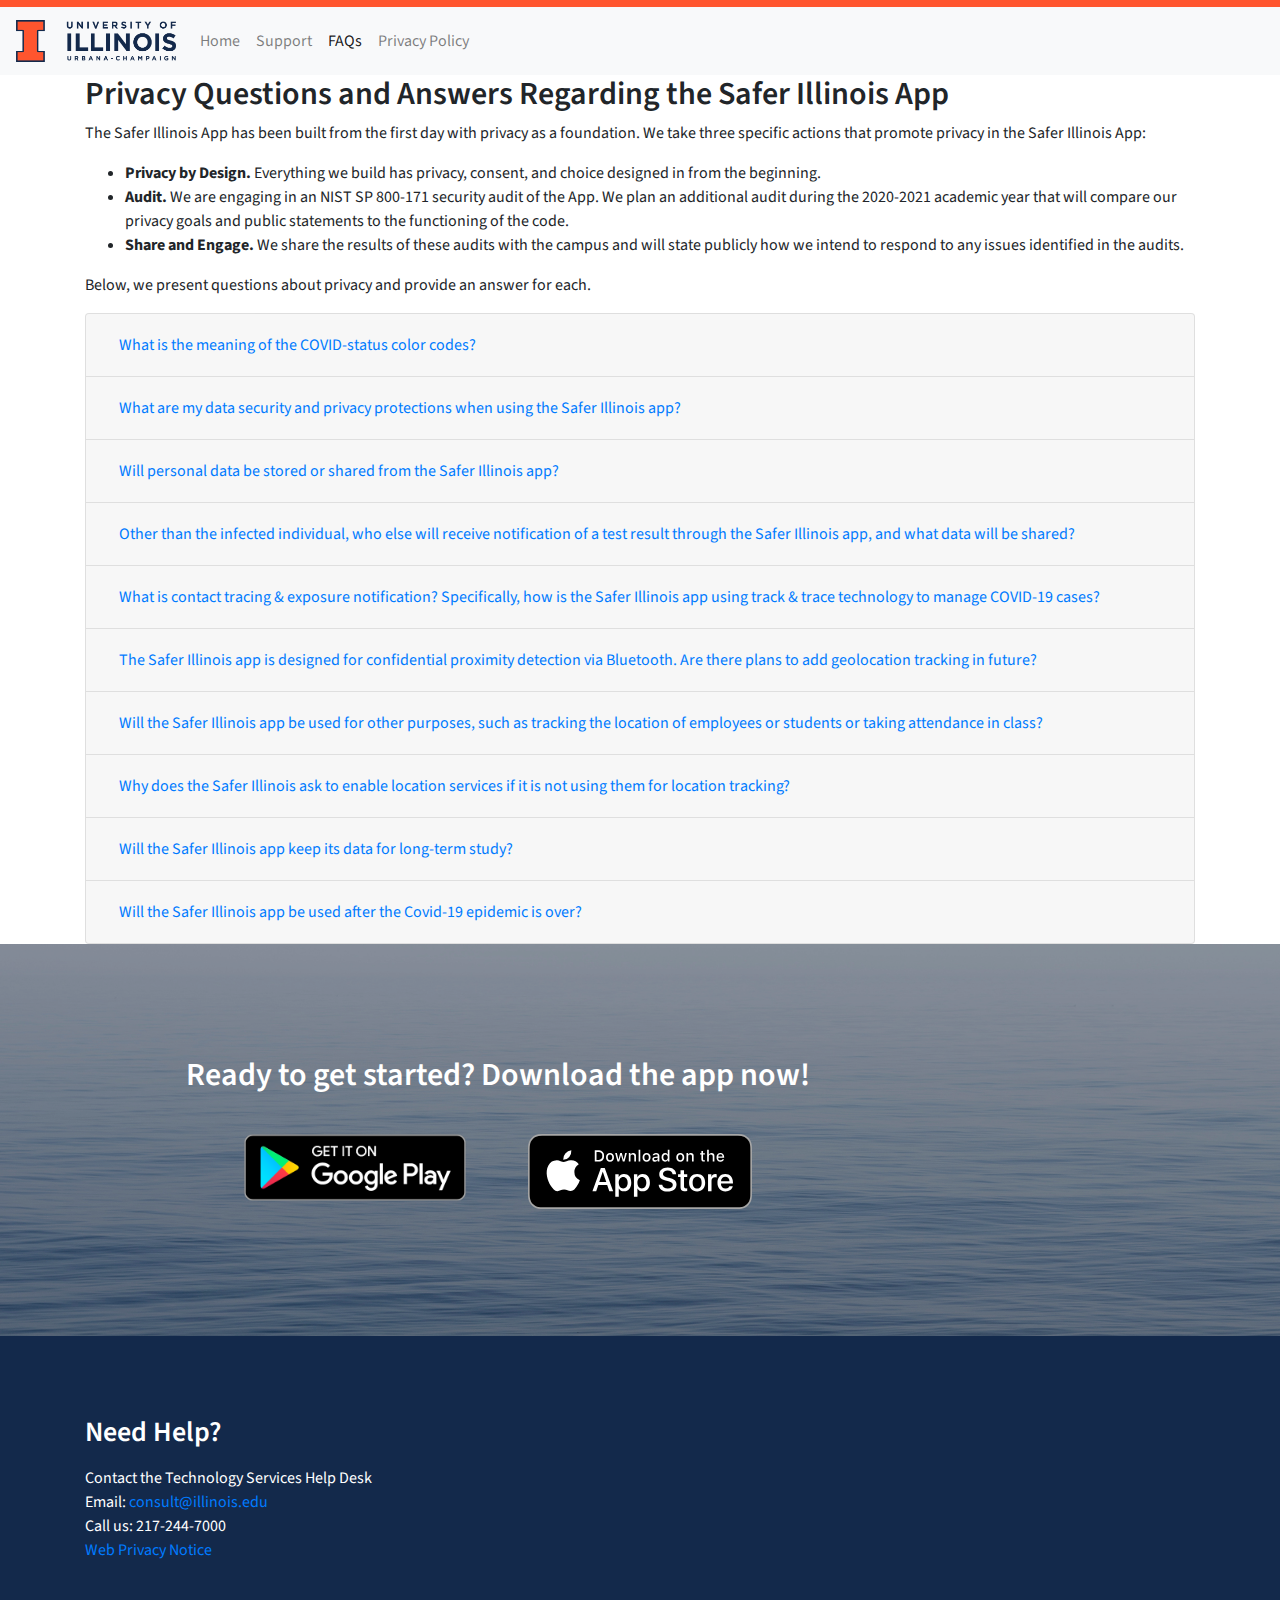
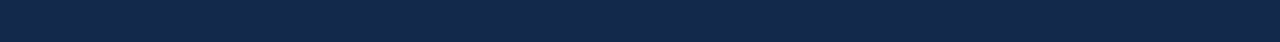
==== public/about.html @ b841526c "Create about.html" ====
<!DOCTYPE html>
<html lang="en">

<head>

  <meta charset="utf-8">
  <meta name="viewport" content="width=device-width, initial-scale=1, shrink-to-fit=no">
  <meta name="description" content="">
  <meta name="author" content="">
<!-- Global site tag (gtag.js) - Google Analytics -->
<script async src="https://www.googletagmanager.com/gtag/js?id=UA-174533639-1"></script>
<script>
  window.dataLayer = window.dataLayer || [];
  function gtag(){dataLayer.push(arguments);}
  gtag('js', new Date());

  gtag('config', 'UA-174533639-1');
</script>
<script src="https://cdn.cookielaw.org/consent/fd31c61a-15d6-4769-9802-5eafcc1098ba.js" type="text/javascript" charset="UTF-8"></script>

  <title>Privacy FAQs: Safer Illinois for iOS and Android</title>

  <!-- Bootstrap core CSS -->
  <link href="vendor/bootstrap/css/bootstrap.min.css" rel="stylesheet">

  <!-- Custom fonts for this template -->
  <link href="vendor/fontawesome-free/css/all.min.css" rel="stylesheet">
  <link href="vendor/simple-line-icons/css/simple-line-icons.css" rel="stylesheet" type="text/css">
  <link href="https://fonts.googleapis.com/css?family=Lato:300,400,700,300italic,400italic,700italic" rel="stylesheet" type="text/css">
  <link href="https://fonts.googleapis.com/css2?family=Montserrat:wght@300;400;600;700&family=Source+Sans+Pro:ital,wght@0,300;0,400;0,700;1,300;1,400;1,700&display=swap" rel="stylesheet">
  <!-- Custom styles for this template -->
  <link href="css/landing-page.css" rel="stylesheet">
  <!--  <link href="css/landing-page.min.css" rel="stylesheet">  -->
</head>

<body>

  <!-- Navigation -->
  <nav class="navbar navbar-expand-sm navbar-light bg-light">
    <a class="navbar-brand" href="https://illinois.edu">        
      <img src="img/illinois-wordmark.png" alt="University of Illinois wordmark" style="width: 160px;">
    </a>
    <button class="navbar-toggler" type="button" data-toggle="collapse" data-target="#navbarNavAltMarkup" aria-controls="navbarNavAltMarkup" aria-expanded="false" aria-label="Toggle navigation">
      <span class="navbar-toggler-icon"></span>
    </button>
    <div class="collapse navbar-collapse" id="navbarNavAltMarkup">
      <div class="navbar-nav">
        <a class="nav-item nav-link" href="/">Home<span class="sr-only">(current)</span></a>
        <a class="nav-item nav-link" onclick="gtag('event','support')" target="_blank" href="https://answers.uillinois.edu/illinois/104642">Support</a>

        <a class="nav-item nav-link active" href="privacy-faqs.html">FAQs</a>
        <a class="nav-item nav-link" target="_blank" onclick="gtag('event','privacy-policy')" href="https://www.uillinois.edu/about/policies/mobile/SaferIllinois">Privacy Policy</a>

      </div>

    </div>
  </nav>

  <!-- Page Title-->
  <section>
    <div class="container">
      <h2>Privacy Questions and Answers Regarding the Safer Illinois App</h2>
      <p>
        The Safer Illinois App has been built from the first day with privacy as a foundation. We take three specific actions that promote privacy in the Safer Illinois App: 
      </p>
      <ul>
        <li>
          <b>Privacy by Design.</b> Everything we build has privacy, consent, and choice designed in from the beginning. 
        </li>
        <li>
          <b>Audit.</b> We are engaging in an NIST SP 800-171 security audit of the App. We plan an additional audit during the 2020-2021 academic year that will compare our privacy goals and public statements to the functioning of the code. 
        </li>
        <li>
          <b>Share and Engage.</b>  We share the results of these audits with the campus and will state publicly how we intend to respond to any issues identified in the audits.
        </li>
      </ul>
      <p>
        Below, we present questions about privacy and provide an answer for each.  
      </p>
    </div>
  </section>


    <!-- Questions and Answers -->
    <section class="faqs">
      <div class="container text-left">
        <div class="row">
          <div class="col-lg-12">
          <div class="accordion" id="accordionExample">

            <!-- Q9 -->
            <div class="card" id="status-color">
              <div class="card-header" id="headingNine">
                <h2 class="mb-0">
                  <button onclick="gtag('event','color-codes',{'event_category':'faq'})" class="btn btn-link btn-block text-left collapsed" type="button" data-toggle="collapse" data-target="#collapseNine" aria-expanded="false" aria-controls="collapseNine">
                    What is the meaning of the COVID-status color codes?
                  </button>
                </h2>
              </div>
              <div id="collapseNine" class="collapse" aria-labelledby="headingNine" >
                <div class="card-body">
                  <p>
                    Most users will start in <b>Orange: Potential Exposure.</b> Once a negative test is received from on-campus testing, the status changes to <b>Yellow: Recent negative test</b> and Building Entry changes to <b>Allowed</b>.
                    
                  </p>
                  <p>
                    
                    The COVID-19 status color code was decided by the Champaign-Urbana Public Health Department. This is what the color codes mean for you in the Safer Illinois App:                  
        
                  </p>   
                  <ul>
                    <li>
                      <b>Yellow:</b> Recent negative test
                    </li>
                    <li>
                      <b>Orange:</b> Potential Exposure
                    </li>
                    <li>
                      <b>Red:</b> Positive test
                    </li>
                  </ul>           
                </div>
              </div>
            </div>


            <div class="card">
              <div class="card-header" id="headingOne">
                <h2 class="mb-0">
                  <button onclick="gtag('event','data-privacy',{'event_category':'faq'})" class="btn btn-link btn-block text-left" type="button" data-toggle="collapse" data-target="#collapseOne" aria-expanded="true" aria-controls="collapseOne">
                    What are my data security and privacy protections when using the Safer Illinois app?
                  </button>
                </h2>
              </div>
              <div id="collapseOne" class="collapse" aria-labelledby="headingOne" >
                <div class="card-body">
                  <img class="img-fluid" src="img/Safer-layers-v5-.jpeg"/>
<p>
                    The University uses industry best practices in data security to minimize risks to user personal data through data loss, misuse, unauthorized access and unauthorized disclosure and alteration. All user data is protected against unauthorized access or distribution. User personally identifiable information (PII) will never be shared with third parties without user permission. Users can delete all personally identifiable information (PII) and all anonymous data from our servers at any time by using commands within the Illinois App.                 

</p>                 </div>
              </div>
            </div>
            <div class="card">
              <div class="card-header" id="headingTwo">
                <h2 class="mb-0">
                  <button onclick="gtag('event','personal-data',{'event_category':'faq'})" class="btn btn-link btn-block text-left collapsed" type="button" data-toggle="collapse" data-target="#collapseTwo" aria-expanded="false" aria-controls="collapseTwo">
                    Will personal data be stored or shared from the Safer Illinois app? 
                  </button>
                </h2>
              </div>
              <div id="collapseTwo" class="collapse" aria-labelledby="headingTwo" >
                <div class="card-body">
                  There are different types of data stored and transmitted from the Safer Illinois App. 
                  <ul>
                    <li>Personal identification, such as NetID, UIN, and cell phone number, are used to create user accounts on the Safer Illinois App. This personal information is shared with Technology Services and is stored on the user’s phone as well as on account servers.
                    </li>
                    <li>
                      The SARS CoV-2 test results that users can retrieve through the Safer Illinois App are stored on their phones.                    </li>
                    <li>
                      The anonymous Bluetooth tokens that are used as proximity records in the Exposure Notification system are stored on the phone for 14 days and are then automatically deleted. When a user has a positive test result (and if they have opted-in for Exposure Notification), 14-days’ worth of their Bluetooth tokens are uploaded to a secure database server and then downloaded by the other phones using the app. Each app then checks for matches against the token history saved on their phone. The tokens expire and are deleted automatically after 14 days, both from the phones and from the database server. The tokens are not saved anywhere else. Note that these randomly generated tokens are de-identified and are not associated with a particular phone or individual.                    </li>
                  </ul>
                </div>
              </div>
            </div>
            <div class="card">
              <div class="card-header" id="headingThree">
                <h2 class="mb-0">
                  <button onclick="gtag('event','data-sharing',{'event_category':'faq'})" class="btn btn-link btn-block text-left collapsed" type="button" data-toggle="collapse" data-target="#collapseThree" aria-expanded="false" aria-controls="collapseThree">
                    Other than the infected individual, who else will receive notification of a test result through the Safer Illinois app, and what data will be shared?                  </button>
                </h2>
              </div>
              <div id="collapseThree" class="collapse" aria-labelledby="headingThree" >
                <div class="card-body">
                  <p>
                    When users of Safer Illinois elect to receive their diagnostic test results through the app, the results are transmitted from the health care provider in charge of the tests. (On UIUC campus that provider is McKinley Health Center.) The notification is encrypted in transit and decrypted on the user’s  phone. The test result is also saved in an encrypted form in our secure database in case users need to access their data from a new device. No other party but the user can decrypt the test result. The Illinois app will not share an individual's test results information with anyone. 
                  </p>
                  <p>
                    The laboratory that conducts the test is required by law to submit all test results to the Illinois Department of Public Health, which is managing the response to the epidemic.  Summary statistics of testing data are shared with the public on a dashboard. These statistics are used to manage the COVID crisis on campus and may be used for research in the future.
                  </p>
                </div>
              </div>
            </div>
            <!-- Question 4-->
            <div class="card">
              <div class="card-header" id="headingFour">
                <h2 class="mb-0">
                  <button onclick="gtag('event','exposure-notification',{'event_category':'faq'})" class="btn btn-link btn-block text-left collapsed" type="button" data-toggle="collapse" data-target="#collapseFour" aria-expanded="false" aria-controls="collapseFour">
                    What is contact tracing & exposure notification? Specifically, how is the Safer Illinois app using track & trace technology to manage COVID-19 cases? 
                  </button>
                </h2>
              </div>
              <div id="collapseFour" class="collapse" aria-labelledby="headingFour" >
                <div class="card-body">
                  <p>
                    Contact tracing is a public health procedure used to identify people who may have come into contact with an infected person. Public health workers who conduct contact tracing interview known infected individuals, attempt to find all recent contacts with the infected individual, and then follow up with those contacts by recommending testing, quarantine, treatment or other measures. 
                  </p>

<p>
  Champaign-Urbana Public Health District manages human contact tracing in Champaign County. A team of contact tracers from CUPHD is assigned specifically to work on UIUC campus through McKinley Health Center. 
</p> 
 

<p>The Safer Illinois app <span class="font-italic">does not do contact tracing.</span> It can’t, because the Safer Illinois app does not know the identities of other users of the app. </p>

 
<p>
  
  The Safer Illinois app provides <span class="font-italic">exposure notification.</span> Exposure notification lets people know if they were in the vicinity of someone who was later found to be infected. If users turn on exposure notification, their phones store Bluetooth-emitted tokens when they are in sufficient proximity to other phones. If users of the app later find out they are infected, 14-days of their Bluetooth tokens are uploaded to a secure database server and then downloaded by other phones. Then those phones look for matches with the tokens they have saved. Phones that find matches notify their users that they might have been exposed. Exposure notifications are generated on each user’s phone, and the notification is displayed only on the user’s phone. Individual exposure notifications are not reported to any other party.  Summary statistics about exposure notifications are reported to campus leaders and to the Champaign-Urbana Public Health District.

</p>
<p>
  <a href="https://answers.uillinois.edu/illinois/104692">See also How Exposure Notification Works</a>
</p>
</div>
              </div>
            </div>
            <!-- Q5 -->
            <div class="card">
              <div class="card-header" id="headingFive">
                <h2 class="mb-0">
                  <button onclick="gtag('event','geolocation',{'event_category':'faq'})" class="btn btn-link btn-block text-left collapsed" type="button" data-toggle="collapse" data-target="#collapseFive" aria-expanded="false" aria-controls="collapseFive">
                    The Safer Illinois app is designed for confidential proximity detection via Bluetooth. Are there plans to add geolocation tracking in future? 
                  </button>
                </h2>
              </div>
              <div id="collapseFive" class="collapse" aria-labelledby="headingFive" >
                <div class="card-body">
                  <p>No, there are no plans to add geolocation tracking. We have discussed digital geolocation tracking of infections, but it touches a hot button with members of our community. Many people are not interested in location tracking for privacy reasons. If we were to implement location tracking, it would have to be as an opt-in opportunity only. </p>

<p>One reason to have location tracking of infections is that it would be very useful in curbing infection hotspots or super spreader events. But we are unlikely to offer location tracking in the Safer Illinois app unless we can do it in an anonymous fashion, so that we're not sharing any individualized data, in order to protect privacy.</p>            
                </div>
              </div>
            </div>
            <!-- Q6 -->
            <div class="card">
              <div class="card-header" id="headingSix">
                <h2 class="mb-0">
                  <button onclick="gtag('event','location-purposes',{'event_category':'faq'})" class="btn btn-link btn-block text-left collapsed" type="button" data-toggle="collapse" data-target="#collapseSix" aria-expanded="false" aria-controls="collapseSix">
                    Will the Safer Illinois app be used for other purposes, such as tracking the location of employees or students or taking attendance in class? 
                  </button>
                </h2>
              </div>
              <div id="collapseSix" class="collapse" aria-labelledby="headingSix" >
                <div class="card-body">
                  <p>No. The Safer Illinois app will be used only for the following functions: (1) Connecting with health care providers to receive test results and care recommendations, (2) Self-reporting of symptoms, (3) Opt-in Exposure Notification, (4) Enter/Do Not Enter status for campus buildings, (5) Recommended steps for improving and maintaining the user’s health, (6) Simplified up-to-date county public health guidelines. The Safer Illinois app does not report geo-location, so it cannot report or track a user’s whereabouts.</p>        
                </div>
              </div>
            </div>
            <!-- Q6b -->
                        <div class="card">
                          <div class="card-header" id="headingSix">
                            <h2 class="mb-0">
                              <button onclick="gtag('event','location-access',{'event_category':'faq'})" class="btn btn-link btn-block text-left collapsed" type="button" data-toggle="collapse" data-target="#collapseSix" aria-expanded="false" aria-controls="collapseSix">
                                Why does the Safer Illinois ask to enable location services if it is not using them for location tracking?                               </button>
                            </h2>
                          </div>
                          <div id="collapseSix" class="collapse" aria-labelledby="headingSix" >
                            <div class="card-body">
                              <p>
                                If you opt-in to use the exposure notification function of the app, you need to turn on location services in order to activate your device’s Bluetooth low-energy technology. Even if you turn on location services, the app does not access your location, or collect or store any location data.                               </p>        
                            </div>
                          </div>
                        </div>
            <!-- Q7 -->
            <div class="card">
              <div class="card-header" id="headingSeven">
                <h2 class="mb-0">
                  <button onclick="gtag('event','research-study',{'event_category':'faq'})" class="btn btn-link btn-block text-left collapsed" type="button" data-toggle="collapse" data-target="#collapseSeven" aria-expanded="false" aria-controls="collapseSeven">
                    Will the Safer Illinois app keep its data for long-term study?  
                  </button>
                </h2>
              </div>
              <div id="collapseSeven" class="collapse" aria-labelledby="headingSeven" >
                <div class="card-body">
                  <p>
                    The Safer Illinois app will not retain PII (personally identifiable information) for long-term study. The Exposure Notification data expires automatically after 14 days and is not saved anywhere. De-identified non-PII information such the following may be archived and made available for the public welfare and for research in the future:
                    <ul>
                      <li>Percent positivity</li>
                      <li>Number of tests per day</li>
                      <li>Number of exposure notifications</li>
                      <li>Types of self-reported symptoms</li>
                    </ul>                 
                  </p>             
                </div>
              </div>
            </div>
            <!-- Q8 -->
            <div class="card">
              <div class="card-header" id="headingEight">
                <h2 class="mb-0">
                  <button onclick="gtag('event','retire-app',{'event_category':'faq'})" class="btn btn-link btn-block text-left collapsed" type="button" data-toggle="collapse" data-target="#collapseEight" aria-expanded="false" aria-controls="collapseEight">
                    Will the Safer Illinois app be used after the Covid-19 epidemic is over?                   </button>
                </h2>
              </div>
              <div id="collapseEight" class="collapse" aria-labelledby="headingEight" >
                <div class="card-body">
                  <p>
                    No. The Safer Illinois app, and all of its features, will be retired when the Illinois Department of Public Health declares that the Covid-19 epidemic is over. All individual-level data associated with the Safer Illinois App will be deleted at that time. Note that individual users can remove all of their data from the system whenever they choose to do so.                   </p>              
                </div>
              </div>
            </div>

          </div>
        </div>
      </div>
      </div>
    </section>


  <!-- Call to Action -->
  <section class="call-to-action text-white text-center">
    <div class="overlay"></div>
    <div class="container">
      <div class="row justify-content-center">
        <div class="col-xl-9 mx-auto">
          <h2 class="mb-4">Ready to get started? Download the app now!</h2>
        </div>
          <div class="col-sm-2 col-md-3"></div>
          <div class="col-7 col-sm-4 col-md-3">
            <img class="img-fluid" src="img/google-play-badge.png" id="play-store">
  
          </div>
          <div class="col-7 col-sm-4 col-md-3" >
            <img class="img-fluid" src="img/appstore.svg" style="margin:6%; width: 88%;" id="app-store">
          </div>
          <div class="col-sm-2 col-md-3"></div>
        <!-- <d -->
      </div>
    </div>
  </section>

  <!-- Footer -->
  <footer class="footer illinois-footer text-white">
    <div class="container">
        <p><h3>Need Help?</h3></p>
        <p>
          Contact the Technology Services Help Desk <br>
          Email: <a href="mailto:consult@illinois.edu">consult@illinois.edu</a><br>
          Call us: 217-244-7000<br>
          <a href="https://www.vpaa.uillinois.edu/resources/web_privacy">Web Privacy Notice</a>
        </p>
    </div>
  </footer>

  <!-- Bootstrap core JavaScript -->
  <script src="vendor/jquery/jquery.min.js"></script>
  <script src="vendor/bootstrap/js/bootstrap.bundle.min.js"></script>

</body>

</html>
---- public/vendor/simple-line-icons/css/simple-line-icons.css ----
@font-face {
  font-family: 'simple-line-icons';
  src: url('../fonts/Simple-Line-Icons.eot?v=2.4.0');
  src: url('../fonts/Simple-Line-Icons.eot?v=2.4.0#iefix') format('embedded-opentype'), url('../fonts/Simple-Line-Icons.woff2?v=2.4.0') format('woff2'), url('../fonts/Simple-Line-Icons.ttf?v=2.4.0') format('truetype'), url('../fonts/Simple-Line-Icons.woff?v=2.4.0') format('woff'), url('../fonts/Simple-Line-Icons.svg?v=2.4.0#simple-line-icons') format('svg');
  font-weight: normal;
  font-style: normal;
}
/*
 Use the following CSS code if you want to have a class per icon.
 Instead of a list of all class selectors, you can use the generic [class*="icon-"] selector, but it's slower:
*/
.icon-user,
.icon-people,
.icon-user-female,
.icon-user-follow,
.icon-user-following,
.icon-user-unfollow,
.icon-login,
.icon-logout,
.icon-emotsmile,
.icon-phone,
.icon-call-end,
.icon-call-in,
.icon-call-out,
.icon-map,
.icon-location-pin,
.icon-direction,
.icon-directions,
.icon-compass,
.icon-layers,
.icon-menu,
.icon-list,
.icon-options-vertical,
.icon-options,
.icon-arrow-down,
.icon-arrow-left,
.icon-arrow-right,
.icon-arrow-up,
.icon-arrow-up-circle,
.icon-arrow-left-circle,
.icon-arrow-right-circle,
.icon-arrow-down-circle,
.icon-check,
.icon-clock,
.icon-plus,
.icon-minus,
.icon-close,
.icon-event,
.icon-exclamation,
.icon-organization,
.icon-trophy,
.icon-screen-smartphone,
.icon-screen-desktop,
.icon-plane,
.icon-notebook,
.icon-mustache,
.icon-mouse,
.icon-magnet,
.icon-energy,
.icon-disc,
.icon-cursor,
.icon-cursor-move,
.icon-crop,
.icon-chemistry,
.icon-speedometer,
.icon-shield,
.icon-screen-tablet,
.icon-magic-wand,
.icon-hourglass,
.icon-graduation,
.icon-ghost,
.icon-game-controller,
.icon-fire,
.icon-eyeglass,
.icon-envelope-open,
.icon-envelope-letter,
.icon-bell,
.icon-badge,
.icon-anchor,
.icon-wallet,
.icon-vector,
.icon-speech,
.icon-puzzle,
.icon-printer,
.icon-present,
.icon-playlist,
.icon-pin,
.icon-picture,
.icon-handbag,
.icon-globe-alt,
.icon-globe,
.icon-folder-alt,
.icon-folder,
.icon-film,
.icon-feed,
.icon-drop,
.icon-drawer,
.icon-docs,
.icon-doc,
.icon-diamond,
.icon-cup,
.icon-calculator,
.icon-bubbles,
.icon-briefcase,
.icon-book-open,
.icon-basket-loaded,
.icon-basket,
.icon-bag,
.icon-action-undo,
.icon-action-redo,
.icon-wrench,
.icon-umbrella,
.icon-trash,
.icon-tag,
.icon-support,
.icon-frame,
.icon-size-fullscreen,
.icon-size-actual,
.icon-shuffle,
.icon-share-alt,
.icon-share,
.icon-rocket,
.icon-question,
.icon-pie-chart,
.icon-pencil,
.icon-note,
.icon-loop,
.icon-home,
.icon-grid,
.icon-graph,
.icon-microphone,
.icon-music-tone-alt,
.icon-music-tone,
.icon-earphones-alt,
.icon-earphones,
.icon-equalizer,
.icon-like,
.icon-dislike,
.icon-control-start,
.icon-control-rewind,
.icon-control-play,
.icon-control-pause,
.icon-control-forward,
.icon-control-end,
.icon-volume-1,
.icon-volume-2,
.icon-volume-off,
.icon-calendar,
.icon-bulb,
.icon-chart,
.icon-ban,
.icon-bubble,
.icon-camrecorder,
.icon-camera,
.icon-cloud-download,
.icon-cloud-upload,
.icon-envelope,
.icon-eye,
.icon-flag,
.icon-heart,
.icon-info,
.icon-key,
.icon-link,
.icon-lock,
.icon-lock-open,
.icon-magnifier,
.icon-magnifier-add,
.icon-magnifier-remove,
.icon-paper-clip,
.icon-paper-plane,
.icon-power,
.icon-refresh,
.icon-reload,
.icon-settings,
.icon-star,
.icon-symbol-female,
.icon-symbol-male,
.icon-target,
.icon-credit-card,
.icon-paypal,
.icon-social-tumblr,
.icon-social-twitter,
.icon-social-facebook,
.icon-social-instagram,
.icon-social-linkedin,
.icon-social-pinterest,
.icon-social-github,
.icon-social-google,
.icon-social-reddit,
.icon-social-skype,
.icon-social-dribbble,
.icon-social-behance,
.icon-social-foursqare,
.icon-social-soundcloud,
.icon-social-spotify,
.icon-social-stumbleupon,
.icon-social-youtube,
.icon-social-dropbox,
.icon-social-vkontakte,
.icon-social-steam {
  font-family: 'simple-line-icons';
  speak: none;
  font-style: normal;
  font-weight: normal;
  font-variant: normal;
  text-transform: none;
  line-height: 1;
  /* Better Font Rendering =========== */
  -webkit-font-smoothing: antialiased;
  -moz-osx-font-smoothing: grayscale;
}
.icon-user:before {
  content: "\e005";
}
.icon-people:before {
  content: "\e001";
}
.icon-user-female:before {
  content: "\e000";
}
.icon-user-follow:before {
  content: "\e002";
}
.icon-user-following:before {
  content: "\e003";
}
.icon-user-unfollow:before {
  content: "\e004";
}
.icon-login:before {
  content: "\e066";
}
.icon-logout:before {
  content: "\e065";
}
.icon-emotsmile:before {
  content: "\e021";
}
.icon-phone:before {
  content: "\e600";
}
.icon-call-end:before {
  content: "\e048";
}
.icon-call-in:before {
  content: "\e047";
}
.icon-call-out:before {
  content: "\e046";
}
.icon-map:before {
  content: "\e033";
}
.icon-location-pin:before {
  content: "\e096";
}
.icon-direction:before {
  content: "\e042";
}
.icon-directions:before {
  content: "\e041";
}
.icon-compass:before {
  content: "\e045";
}
.icon-layers:before {
  content: "\e034";
}
.icon-menu:before {
  content: "\e601";
}
.icon-list:before {
  content: "\e067";
}
.icon-options-vertical:before {
  content: "\e602";
}
.icon-options:before {
  content: "\e603";
}
.icon-arrow-down:before {
  content: "\e604";
}
.icon-arrow-left:before {
  content: "\e605";
}
.icon-arrow-right:before {
  content: "\e606";
}
.icon-arrow-up:before {
  content: "\e607";
}
.icon-arrow-up-circle:before {
  content: "\e078";
}
.icon-arrow-left-circle:before {
  content: "\e07a";
}
.icon-arrow-right-circle:before {
  content: "\e079";
}
.icon-arrow-down-circle:before {
  content: "\e07b";
}
.icon-check:before {
  content: "\e080";
}
.icon-clock:before {
  content: "\e081";
}
.icon-plus:before {
  content: "\e095";
}
.icon-minus:before {
  content: "\e615";
}
.icon-close:before {
  content: "\e082";
}
.icon-event:before {
  content: "\e619";
}
.icon-exclamation:before {
  content: "\e617";
}
.icon-organization:before {
  content: "\e616";
}
.icon-trophy:before {
  content: "\e006";
}
.icon-screen-smartphone:before {
  content: "\e010";
}
.icon-screen-desktop:before {
  content: "\e011";
}
.icon-plane:before {
  content: "\e012";
}
.icon-notebook:before {
  content: "\e013";
}
.icon-mustache:before {
  content: "\e014";
}
.icon-mouse:before {
  content: "\e015";
}
.icon-magnet:before {
  content: "\e016";
}
.icon-energy:before {
  content: "\e020";
}
.icon-disc:before {
  content: "\e022";
}
.icon-cursor:before {
  content: "\e06e";
}
.icon-cursor-move:before {
  content: "\e023";
}
.icon-crop:before {
  content: "\e024";
}
.icon-chemistry:before {
  content: "\e026";
}
.icon-speedometer:before {
  content: "\e007";
}
.icon-shield:before {
  content: "\e00e";
}
.icon-screen-tablet:before {
  content: "\e00f";
}
.icon-magic-wand:before {
  content: "\e017";
}
.icon-hourglass:before {
  content: "\e018";
}
.icon-graduation:before {
  content: "\e019";
}
.icon-ghost:before {
  content: "\e01a";
}
.icon-game-controller:before {
  content: "\e01b";
}
.icon-fire:before {
  content: "\e01c";
}
.icon-eyeglass:before {
  content: "\e01d";
}
.icon-envelope-open:before {
  content: "\e01e";
}
.icon-envelope-letter:before {
  content: "\e01f";
}
.icon-bell:before {
  content: "\e027";
}
.icon-badge:before {
  content: "\e028";
}
.icon-anchor:before {
  content: "\e029";
}
.icon-wallet:before {
  content: "\e02a";
}
.icon-vector:before {
  content: "\e02b";
}
.icon-speech:before {
  content: "\e02c";
}
.icon-puzzle:before {
  content: "\e02d";
}
.icon-printer:before {
  content: "\e02e";
}
.icon-present:before {
  content: "\e02f";
}
.icon-playlist:before {
  content: "\e030";
}
.icon-pin:before {
  content: "\e031";
}
.icon-picture:before {
  content: "\e032";
}
.icon-handbag:before {
  content: "\e035";
}
.icon-globe-alt:before {
  content: "\e036";
}
.icon-globe:before {
  content: "\e037";
}
.icon-folder-alt:before {
  content: "\e039";
}
.icon-folder:before {
  content: "\e089";
}
.icon-film:before {
  content: "\e03a";
}
.icon-feed:before {
  content: "\e03b";
}
.icon-drop:before {
  content: "\e03e";
}
.icon-drawer:before {
  content: "\e03f";
}
.icon-docs:before {
  content: "\e040";
}
.icon-doc:before {
  content: "\e085";
}
.icon-diamond:before {
  content: "\e043";
}
.icon-cup:before {
  content: "\e044";
}
.icon-calculator:before {
  content: "\e049";
}
.icon-bubbles:before {
  content: "\e04a";
}
.icon-briefcase:before {
  content: "\e04b";
}
.icon-book-open:before {
  content: "\e04c";
}
.icon-basket-loaded:before {
  content: "\e04d";
}
.icon-basket:before {
  content: "\e04e";
}
.icon-bag:before {
  content: "\e04f";
}
.icon-action-undo:before {
  content: "\e050";
}
.icon-action-redo:before {
  content: "\e051";
}
.icon-wrench:before {
  content: "\e052";
}
.icon-umbrella:before {
  content: "\e053";
}
.icon-trash:before {
  content: "\e054";
}
.icon-tag:before {
  content: "\e055";
}
.icon-support:before {
  content: "\e056";
}
.icon-frame:before {
  content: "\e038";
}
.icon-size-fullscreen:before {
  content: "\e057";
}
.icon-size-actual:before {
  content: "\e058";
}
.icon-shuffle:before {
  content: "\e059";
}
.icon-share-alt:before {
  content: "\e05a";
}
.icon-share:before {
  content: "\e05b";
}
.icon-rocket:before {
  content: "\e05c";
}
.icon-question:before {
  content: "\e05d";
}
.icon-pie-chart:before {
  content: "\e05e";
}
.icon-pencil:before {
  content: "\e05f";
}
.icon-note:before {
  content: "\e060";
}
.icon-loop:before {
  content: "\e064";
}
.icon-home:before {
  content: "\e069";
}
.icon-grid:before {
  content: "\e06a";
}
.icon-graph:before {
  content: "\e06b";
}
.icon-microphone:before {
  content: "\e063";
}
.icon-music-tone-alt:before {
  content: "\e061";
}
.icon-music-tone:before {
  content: "\e062";
}
.icon-earphones-alt:before {
  content: "\e03c";
}
.icon-earphones:before {
  content: "\e03d";
}
.icon-equalizer:before {
  content: "\e06c";
}
.icon-like:before {
  content: "\e068";
}
.icon-dislike:before {
  content: "\e06d";
}
.icon-control-start:before {
  content: "\e06f";
}
.icon-control-rewind:before {
  content: "\e070";
}
.icon-control-play:before {
  content: "\e071";
}
.icon-control-pause:before {
  content: "\e072";
}
.icon-control-forward:before {
  content: "\e073";
}
.icon-control-end:before {
  content: "\e074";
}
.icon-volume-1:before {
  content: "\e09f";
}
.icon-volume-2:before {
  content: "\e0a0";
}
.icon-volume-off:before {
  content: "\e0a1";
}
.icon-calendar:before {
  content: "\e075";
}
.icon-bulb:before {
  content: "\e076";
}
.icon-chart:before {
  content: "\e077";
}
.icon-ban:before {
  content: "\e07c";
}
.icon-bubble:before {
  content: "\e07d";
}
.icon-camrecorder:before {
  content: "\e07e";
}
.icon-camera:before {
  content: "\e07f";
}
.icon-cloud-download:before {
  content: "\e083";
}
.icon-cloud-upload:before {
  content: "\e084";
}
.icon-envelope:before {
  content: "\e086";
}
.icon-eye:before {
  content: "\e087";
}
.icon-flag:before {
  content: "\e088";
}
.icon-heart:before {
  content: "\e08a";
}
.icon-info:before {
  content: "\e08b";
}
.icon-key:before {
  content: "\e08c";
}
.icon-link:before {
  content: "\e08d";
}
.icon-lock:before {
  content: "\e08e";
}
.icon-lock-open:before {
  content: "\e08f";
}
.icon-magnifier:before {
  content: "\e090";
}
.icon-magnifier-add:before {
  content: "\e091";
}
.icon-magnifier-remove:before {
  content: "\e092";
}
.icon-paper-clip:before {
  content: "\e093";
}
.icon-paper-plane:before {
  content: "\e094";
}
.icon-power:before {
  content: "\e097";
}
.icon-refresh:before {
  content: "\e098";
}
.icon-reload:before {
  content: "\e099";
}
.icon-settings:before {
  content: "\e09a";
}
.icon-star:before {
  content: "\e09b";
}
.icon-symbol-female:before {
  content: "\e09c";
}
.icon-symbol-male:before {
  content: "\e09d";
}
.icon-target:before {
  content: "\e09e";
}
.icon-credit-card:before {
  content: "\e025";
}
.icon-paypal:before {
  content: "\e608";
}
.icon-social-tumblr:before {
  content: "\e00a";
}
.icon-social-twitter:before {
  content: "\e009";
}
.icon-social-facebook:before {
  content: "\e00b";
}
.icon-social-instagram:before {
  content: "\e609";
}
.icon-social-linkedin:before {
  content: "\e60a";
}
.icon-social-pinterest:before {
  content: "\e60b";
}
.icon-social-github:before {
  content: "\e60c";
}
.icon-social-google:before {
  content: "\e60d";
}
.icon-social-reddit:before {
  content: "\e60e";
}
.icon-social-skype:before {
  content: "\e60f";
}
.icon-social-dribbble:before {
  content: "\e00d";
}
.icon-social-behance:before {
  content: "\e610";
}
.icon-social-foursqare:before {
  content: "\e611";
}
.icon-social-soundcloud:before {
  content: "\e612";
}
.icon-social-spotify:before {
  content: "\e613";
}
.icon-social-stumbleupon:before {
  content: "\e614";
}
.icon-social-youtube:before {
  content: "\e008";
}
.icon-social-dropbox:before {
  content: "\e00c";
}
.icon-social-vkontakte:before {
  content: "\e618";
}
.icon-social-steam:before {
  content: "\e620";
}
---- public/css/landing-page.css ----
/*!
 * Start Bootstrap - Landing Page v5.0.8 (https://startbootstrap.com/themes/landing-page)
 * Copyright 2013-2020 Start Bootstrap
 * Licensed under MIT (https://github.com/StartBootstrap/startbootstrap-landing-page/blob/master/LICENSE)
 */

body {
  font-family: 'Source Sans Pro', 'Helvetica Neue', Helvetica, Arial, sans-serif;
}

h1 {
  font-family: 'Montserrat', 'Helvetica Neue', Helvetica, Arial, sans-serif;
  font-weight: 400;
}

h2,
h3,
h4,
h5,
h6 {
  font-family: 'Source Sans Pro', 'Helvetica Neue', Helvetica, Arial, sans-serif;
  font-weight: 600;
}

/* header.masthead {
  position: relative;
  background-color: #343a40;
  background: url("../img/quad-med.jpg") no-repeat center center;
  background-size: cover;
  padding-top: 8rem;
  padding-bottom: 8rem;
} */

body {
  border-top: 7px solid #ff552e
}

header.masthead .overlay {
  position: absolute;
  background-color: #212529;
  height: 100%;
  width: 100%;
  top: 0;
  left: 0;
  opacity: 0.3;
}

header.masthead h1 {
  font-size: 2rem;
}

@media (min-width: 768px) {
  header.masthead {
    padding-top: 3rem;
    /* padding-bottom: 1rem; */
  }
  header.masthead h1 {
    font-size: 3rem;
  }
}

.showcase .showcase-text {
  padding: 3rem;
}

.showcase .showcase-img {
  min-height: 30rem;
  background-size: cover;
}

@media (min-width: 768px) {
  .showcase .showcase-text {
    padding: 7rem;
  }
}

.features-icons {
  padding-top: 2rem;
  padding-bottom: 2rem;
}

.features-icons .features-icons-item {
  max-width: 20rem;
}

.features-icons .features-icons-item .features-icons-icon {
  height: 7rem;
}

.features-icons .features-icons-item .features-icons-icon i {
  font-size: 4.5rem;
}

.features-icons .features-icons-item:hover .features-icons-icon i {
  font-size: 5rem;
}

.testimonials {
  padding-top: 7rem;
  padding-bottom: 7rem;
}

.testimonials .testimonial-item {
  max-width: 18rem;
}

.testimonials .testimonial-item img {
  max-width: 12rem;
  box-shadow: 0px 5px 5px 0px #adb5bd;
}

.call-to-action {
  position: relative;
  background-color: #343a40;
  background: url("../img/bg-masthead.jpg") no-repeat center center;
  background-size: cover;
  padding-top: 7rem;
  padding-bottom: 7rem;
}

.call-to-action .overlay {
  position: absolute;
  background-color: #212529;
  height: 100%;
  width: 100%;
  top: 0;
  left: 0;
  opacity: 0.3;
}

footer.footer {
  padding-top: 4rem;
  padding-bottom: 4rem;
}

footer.illinois-footer {
  background-color: #13294B;
}

.google-slides-container {
  position: relative;
  padding-bottom: 56.25%;
  padding-top: 35px;
  height: 0;
    overflow: hidden;
}

.google-slides-container iframe{
    position: absolute;
    top: 0;
    left: 0;
    width: 100%;
    height: 100%;
}
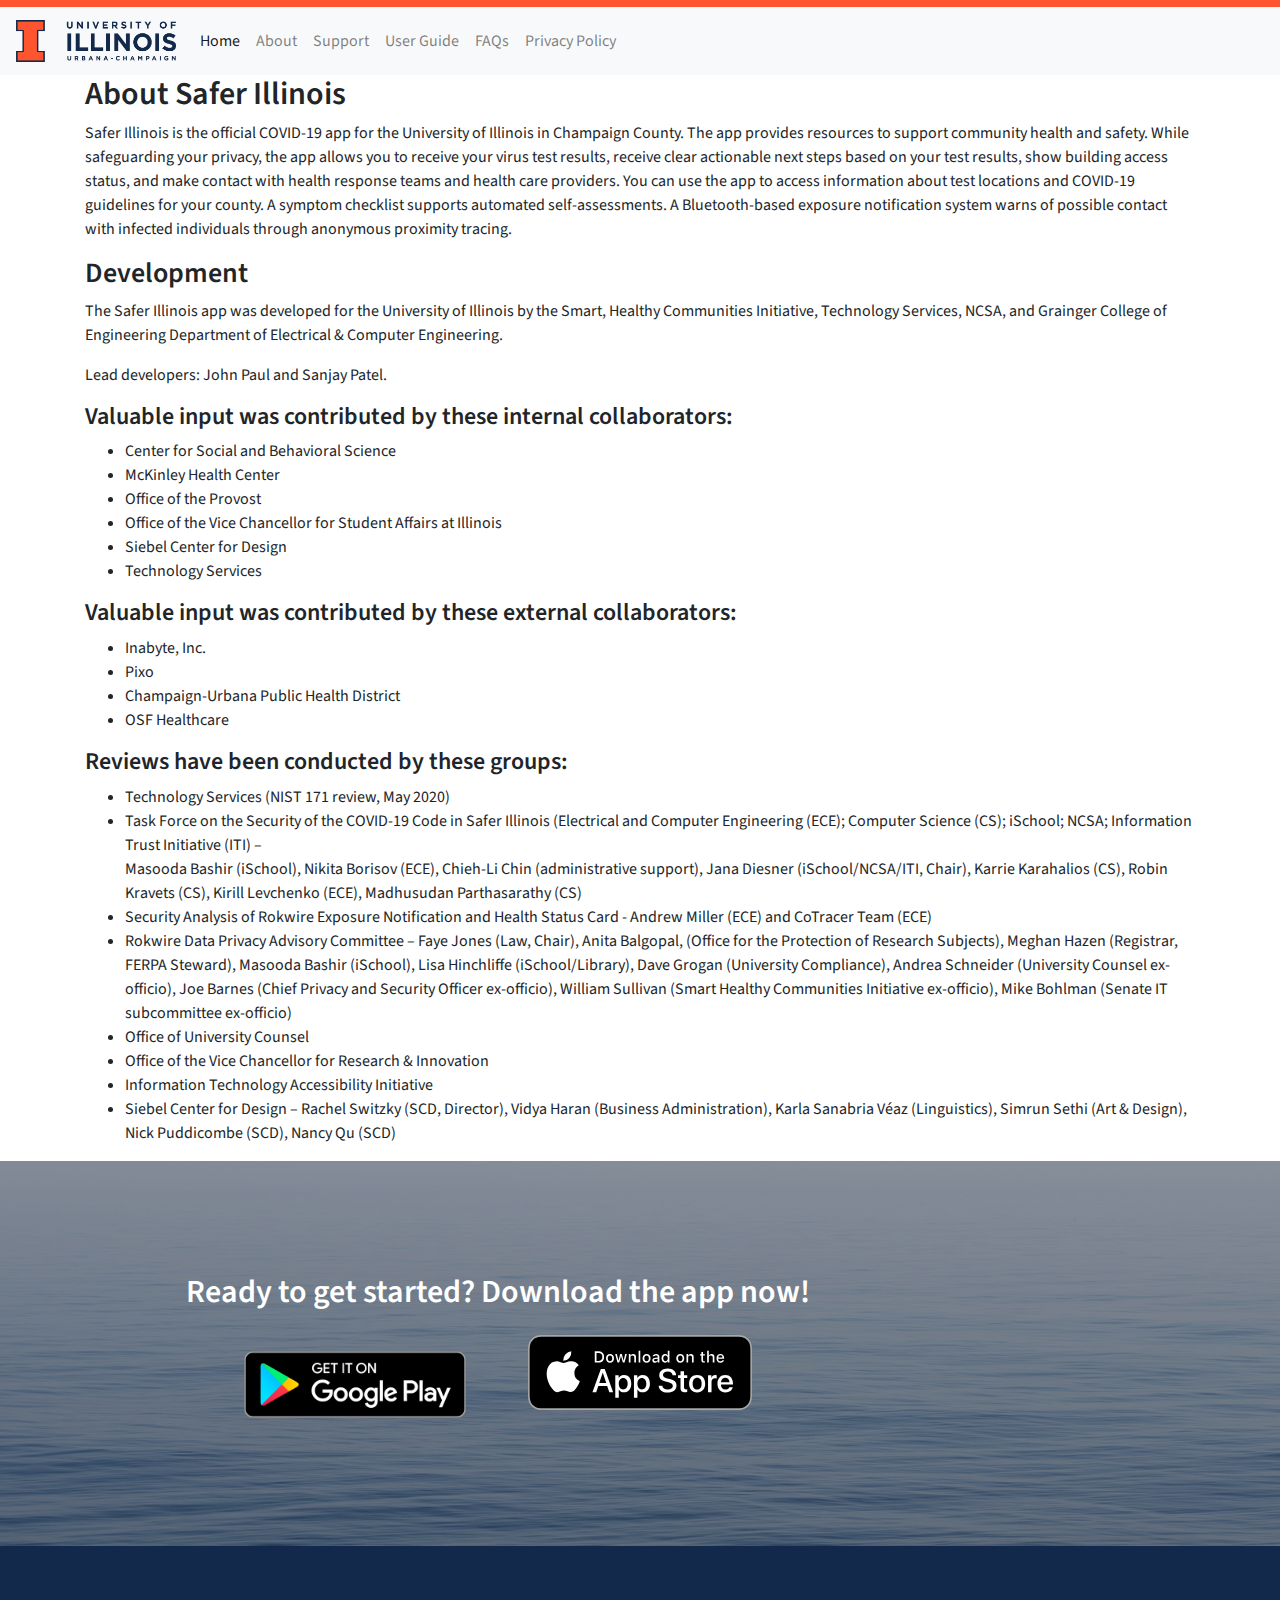
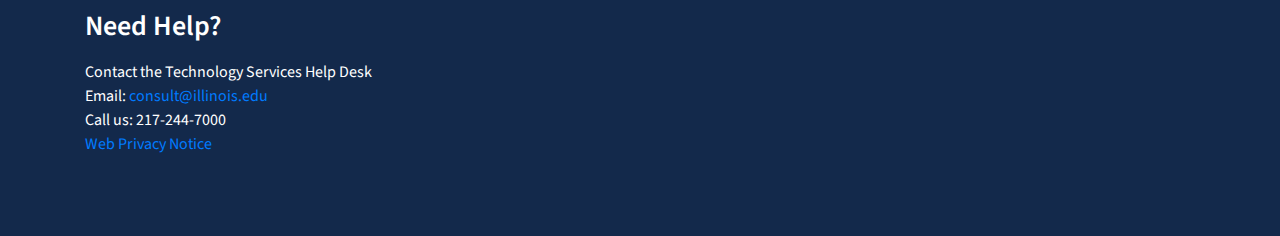
==== commit 1f85a6d4: "new page" ====
--- a/public/about.html
+++ b/public/about.html
@@ -1,352 +1,122 @@
 <!DOCTYPE html>
-<html lang="en">
-
+<html>
 <head>
-
-  <meta charset="utf-8">
-  <meta name="viewport" content="width=device-width, initial-scale=1, shrink-to-fit=no">
-  <meta name="description" content="">
-  <meta name="author" content="">
-<!-- Global site tag (gtag.js) - Google Analytics -->
-<script async src="https://www.googletagmanager.com/gtag/js?id=UA-174533639-1"></script>
+<meta charset="utf-8">
+<meta name="viewport" content="width=device-width, initial-scale=1, shrink-to-fit=no">
+<meta name="description" content="">
+<meta name="author" content="">
+<!-- Global site tag (gtag.js) - Google Analytics --> 
+<script async src="https://www.googletagmanager.com/gtag/js?id=UA-174533639-1"></script> 
 <script>
   window.dataLayer = window.dataLayer || [];
   function gtag(){dataLayer.push(arguments);}
   gtag('js', new Date());
 
   gtag('config', 'UA-174533639-1');
-</script>
+</script> 
 <script src="https://cdn.cookielaw.org/consent/fd31c61a-15d6-4769-9802-5eafcc1098ba.js" type="text/javascript" charset="UTF-8"></script>
+<title>About Safer Illinois</title>
 
-  <title>Privacy FAQs: Safer Illinois for iOS and Android</title>
+<!-- Bootstrap core CSS -->
+<link href="vendor/bootstrap/css/bootstrap.min.css" rel="stylesheet">
 
-  <!-- Bootstrap core CSS -->
-  <link href="vendor/bootstrap/css/bootstrap.min.css" rel="stylesheet">
-
-  <!-- Custom fonts for this template -->
-  <link href="vendor/fontawesome-free/css/all.min.css" rel="stylesheet">
-  <link href="vendor/simple-line-icons/css/simple-line-icons.css" rel="stylesheet" type="text/css">
-  <link href="https://fonts.googleapis.com/css?family=Lato:300,400,700,300italic,400italic,700italic" rel="stylesheet" type="text/css">
-  <link href="https://fonts.googleapis.com/css2?family=Montserrat:wght@300;400;600;700&family=Source+Sans+Pro:ital,wght@0,300;0,400;0,700;1,300;1,400;1,700&display=swap" rel="stylesheet">
-  <!-- Custom styles for this template -->
-  <link href="css/landing-page.css" rel="stylesheet">
-  <!--  <link href="css/landing-page.min.css" rel="stylesheet">  -->
+<!-- Custom fonts for this template -->
+<link href="vendor/fontawesome-free/css/all.min.css" rel="stylesheet">
+<link href="vendor/simple-line-icons/css/simple-line-icons.css" rel="stylesheet" type="text/css">
+<link href="https://fonts.googleapis.com/css?family=Lato:300,400,700,300italic,400italic,700italic" rel="stylesheet" type="text/css">
+<link href="https://fonts.googleapis.com/css2?family=Montserrat:wght@300;400;600;700&family=Source+Sans+Pro:ital,wght@0,300;0,400;0,700;1,300;1,400;1,700&display=swap" rel="stylesheet">
+<!-- Custom styles for this template -->
+<link href="css/landing-page.css" rel="stylesheet">
+<!--  <link href="css/landing-page.min.css" rel="stylesheet">  -->
 </head>
 
 <body>
 
-  <!-- Navigation -->
-  <nav class="navbar navbar-expand-sm navbar-light bg-light">
-    <a class="navbar-brand" href="https://illinois.edu">        
-      <img src="img/illinois-wordmark.png" alt="University of Illinois wordmark" style="width: 160px;">
-    </a>
-    <button class="navbar-toggler" type="button" data-toggle="collapse" data-target="#navbarNavAltMarkup" aria-controls="navbarNavAltMarkup" aria-expanded="false" aria-label="Toggle navigation">
-      <span class="navbar-toggler-icon"></span>
-    </button>
-    <div class="collapse navbar-collapse" id="navbarNavAltMarkup">
-      <div class="navbar-nav">
-        <a class="nav-item nav-link" href="/">Home<span class="sr-only">(current)</span></a>
-        <a class="nav-item nav-link" onclick="gtag('event','support')" target="_blank" href="https://answers.uillinois.edu/illinois/104642">Support</a>
+<!-- Navigation -->
+<nav class="navbar navbar-expand-sm navbar-light bg-light"> <a class="navbar-brand" href="https://illinois.edu"> <img src="img/illinois-wordmark.png" alt="University of Illinois wordmark" style="width: 160px;"> </a>
+  <button class="navbar-toggler" type="button" data-toggle="collapse" data-target="#navbarNavAltMarkup" aria-controls="navbarNavAltMarkup" aria-expanded="false" aria-label="Toggle navigation"> </button>
+  <div class="collapse navbar-collapse" id="navbarNavAltMarkup">
+    <div class="navbar-nav"> <a class="nav-item nav-link active" href="#">Home</a> <a class="nav-item nav-link" href="about.html">About<span class="sr-only">(current)</span></a> <a class="nav-item nav-link" onclick="gtag('event','support-nav')" target="_blank" href="https://answers.uillinois.edu/illinois/104642">Support</a> <a class="nav-item nav-link" target="_blank" href="SaferIllinoisUserGuide.pdf">User Guide</a> <a class="nav-item nav-link" href="privacy-faqs.html">FAQs<span class="sr-only">(current)</span></a> <a class="nav-item nav-link" target="_blank" onclick="gtag('event','privacy-policy')" href="https://www.uillinois.edu/about/policies/mobile/SaferIllinois">Privacy Policy</a> </div>
+  </div>
+</nav>
 
-        <a class="nav-item nav-link active" href="privacy-faqs.html">FAQs</a>
-        <a class="nav-item nav-link" target="_blank" onclick="gtag('event','privacy-policy')" href="https://www.uillinois.edu/about/policies/mobile/SaferIllinois">Privacy Policy</a>
+<!-- Page Title-->
+<section>
+  <div class="container">
+    <h2>About Safer Illinois</h2>
+    <p> Safer Illinois is the official COVID-19 app for the University of Illinois in Champaign County. The app provides resources to support community health and safety. While safeguarding your privacy, the app allows you to receive your virus test results, receive clear actionable next steps based on your test results, show building access status, and make contact with health response teams and health care providers. You can use the app to access information about test locations and COVID-19 guidelines for your county. A symptom checklist supports automated self-assessments. A Bluetooth-based exposure notification system warns of possible contact with infected individuals through anonymous proximity tracing.</p>
+  </div>
+  <div class="container">
+    <h3>Development</h3>
+    <p>The Safer Illinois app was developed for the University of Illinois by the Smart, Healthy Communities Initiative, Technology Services, NCSA, and Grainger College of Engineering Department of Electrical &amp; Computer Engineering.</p>
+    <p>Lead developers: John Paul and Sanjay Patel.</p>
+  </div>
+  <div class="container">
+    <h4>Valuable input was contributed by these internal collaborators:</h4>
+    <ul>
+      <li>Center for Social and Behavioral Science</li>
+      <li>McKinley Health Center</li>
+      <li>Office of the Provost</li>
+      <li>Office of the Vice Chancellor for Student Affairs at Illinois</li>
+      <li>Siebel Center for Design</li>
+      <li>Technology Services</li>
+    </ul>
+  </div>
+  <div class="container">
+    <h4>Valuable input was contributed by these external collaborators:</h4>
+    <ul>
+      <li>Inabyte, Inc.</li>
+      <li>Pixo</li>
+      <li>Champaign-Urbana Public Health District</li>
+      <li>OSF Healthcare</li>
+    </ul>
+  </div>
+  <div class="container">
+    <h4>Reviews have been conducted by these groups:</h4>
+    <ul>
+		<li>Technology Services (NIST 171 review, May 2020)</li>
+		<li>Task Force on the Security of the COVID-19 Code in Safer Illinois (Electrical and Computer Engineering (ECE); Computer Science (CS); iSchool; NCSA; Information Trust Initiative (ITI) – <br />
+			Masooda Bashir (iSchool), Nikita Borisov (ECE), Chieh-Li Chin (administrative support), Jana Diesner (iSchool/NCSA/ITI, Chair), Karrie Karahalios (CS), Robin Kravets (CS), Kirill Levchenko (ECE), Madhusudan Parthasarathy (CS)</li>
+		<li>Security Analysis of Rokwire Exposure Notification and Health Status Card - Andrew Miller (ECE) and CoTracer Team (ECE)</li>
+		<li>Rokwire Data Privacy Advisory Committee – Faye Jones (Law, Chair), Anita Balgopal, (Office for the Protection of Research Subjects), Meghan Hazen (Registrar, FERPA Steward), Masooda Bashir (iSchool), Lisa Hinchliffe (iSchool/Library), Dave Grogan (University Compliance), Andrea Schneider (University Counsel ex-officio), Joe Barnes (Chief Privacy and Security Officer ex-officio), William Sullivan (Smart Healthy Communities Initiative ex-officio), Mike Bohlman (Senate IT subcommittee ex-officio) </li><li>Office of University Counsel </li>
+		<li>Office of the Vice Chancellor for Research &amp; Innovation </li>
+		<li>Information Technology Accessibility Initiative </li>
+		<li>Siebel Center for Design – Rachel Switzky (SCD, Director), Vidya Haran (Business Administration), Karla Sanabria Véaz (Linguistics), Simrun Sethi (Art &amp; Design), Nick Puddicombe (SCD), Nancy Qu (SCD)</li>
+    </ul>
+  </div>
+</section>
 
+<!-- Call to Action -->
+<section class="call-to-action text-white text-center">
+  <div class="overlay"></div>
+  <div class="container">
+    <div class="row justify-content-center">
+      <div class="col-xl-9 mx-auto">
+        <h2 class="mb-4">Ready to get started? Download the app now!</h2>
       </div>
+      <div class="col-sm-2 col-md-3"></div>
+      <div class="col-7 col-sm-4 col-md-3"> <img class="img-fluid" src="img/google-play-badge.png" id="play-store"> </div>
+      <div class="col-7 col-sm-4 col-md-3" > <img class="img-fluid" src="img/appstore.svg" style=" width: 88%;" id="app-store"> </div>
+      <div class="col-sm-2 col-md-3"></div>
+      <!-- <d --> 
+    </div>
+  </div>
+</section>
 
-    </div>
-  </nav>
+<!-- Footer -->
+<footer class="footer illinois-footer text-white">
+  <div class="container">
+    <h3>Need Help?</h3>
+    </p>
+    <p> Contact the Technology Services Help Desk <br>
+      Email: <a href="mailto:consult@illinois.edu">consult@illinois.edu</a><br>
+      Call us: 217-244-7000<br>
+      <a href="https://www.vpaa.uillinois.edu/resources/web_privacy">Web Privacy Notice</a> </p>
+  </div>
+</footer>
 
-  <!-- Page Title-->
-  <section>
-    <div class="container">
-      <h2>Privacy Questions and Answers Regarding the Safer Illinois App</h2>
-      <p>
-        The Safer Illinois App has been built from the first day with privacy as a foundation. We take three specific actions that promote privacy in the Safer Illinois App: 
-      </p>
-      <ul>
-        <li>
-          <b>Privacy by Design.</b> Everything we build has privacy, consent, and choice designed in from the beginning. 
-        </li>
-        <li>
-          <b>Audit.</b> We are engaging in an NIST SP 800-171 security audit of the App. We plan an additional audit during the 2020-2021 academic year that will compare our privacy goals and public statements to the functioning of the code. 
-        </li>
-        <li>
-          <b>Share and Engage.</b>  We share the results of these audits with the campus and will state publicly how we intend to respond to any issues identified in the audits.
-        </li>
-      </ul>
-      <p>
-        Below, we present questions about privacy and provide an answer for each.  
-      </p>
-    </div>
-  </section>
-
-
-    <!-- Questions and Answers -->
-    <section class="faqs">
-      <div class="container text-left">
-        <div class="row">
-          <div class="col-lg-12">
-          <div class="accordion" id="accordionExample">
-
-            <!-- Q9 -->
-            <div class="card" id="status-color">
-              <div class="card-header" id="headingNine">
-                <h2 class="mb-0">
-                  <button onclick="gtag('event','color-codes',{'event_category':'faq'})" class="btn btn-link btn-block text-left collapsed" type="button" data-toggle="collapse" data-target="#collapseNine" aria-expanded="false" aria-controls="collapseNine">
-                    What is the meaning of the COVID-status color codes?
-                  </button>
-                </h2>
-              </div>
-              <div id="collapseNine" class="collapse" aria-labelledby="headingNine" >
-                <div class="card-body">
-                  <p>
-                    Most users will start in <b>Orange: Potential Exposure.</b> Once a negative test is received from on-campus testing, the status changes to <b>Yellow: Recent negative test</b> and Building Entry changes to <b>Allowed</b>.
-                    
-                  </p>
-                  <p>
-                    
-                    The COVID-19 status color code was decided by the Champaign-Urbana Public Health Department. This is what the color codes mean for you in the Safer Illinois App:                  
-        
-                  </p>   
-                  <ul>
-                    <li>
-                      <b>Yellow:</b> Recent negative test
-                    </li>
-                    <li>
-                      <b>Orange:</b> Potential Exposure
-                    </li>
-                    <li>
-                      <b>Red:</b> Positive test
-                    </li>
-                  </ul>           
-                </div>
-              </div>
-            </div>
-
-
-            <div class="card">
-              <div class="card-header" id="headingOne">
-                <h2 class="mb-0">
-                  <button onclick="gtag('event','data-privacy',{'event_category':'faq'})" class="btn btn-link btn-block text-left" type="button" data-toggle="collapse" data-target="#collapseOne" aria-expanded="true" aria-controls="collapseOne">
-                    What are my data security and privacy protections when using the Safer Illinois app?
-                  </button>
-                </h2>
-              </div>
-              <div id="collapseOne" class="collapse" aria-labelledby="headingOne" >
-                <div class="card-body">
-                  <img class="img-fluid" src="img/Safer-layers-v5-.jpeg"/>
-<p>
-                    The University uses industry best practices in data security to minimize risks to user personal data through data loss, misuse, unauthorized access and unauthorized disclosure and alteration. All user data is protected against unauthorized access or distribution. User personally identifiable information (PII) will never be shared with third parties without user permission. Users can delete all personally identifiable information (PII) and all anonymous data from our servers at any time by using commands within the Illinois App.                 
-
-</p>                 </div>
-              </div>
-            </div>
-            <div class="card">
-              <div class="card-header" id="headingTwo">
-                <h2 class="mb-0">
-                  <button onclick="gtag('event','personal-data',{'event_category':'faq'})" class="btn btn-link btn-block text-left collapsed" type="button" data-toggle="collapse" data-target="#collapseTwo" aria-expanded="false" aria-controls="collapseTwo">
-                    Will personal data be stored or shared from the Safer Illinois app? 
-                  </button>
-                </h2>
-              </div>
-              <div id="collapseTwo" class="collapse" aria-labelledby="headingTwo" >
-                <div class="card-body">
-                  There are different types of data stored and transmitted from the Safer Illinois App. 
-                  <ul>
-                    <li>Personal identification, such as NetID, UIN, and cell phone number, are used to create user accounts on the Safer Illinois App. This personal information is shared with Technology Services and is stored on the user’s phone as well as on account servers.
-                    </li>
-                    <li>
-                      The SARS CoV-2 test results that users can retrieve through the Safer Illinois App are stored on their phones.                    </li>
-                    <li>
-                      The anonymous Bluetooth tokens that are used as proximity records in the Exposure Notification system are stored on the phone for 14 days and are then automatically deleted. When a user has a positive test result (and if they have opted-in for Exposure Notification), 14-days’ worth of their Bluetooth tokens are uploaded to a secure database server and then downloaded by the other phones using the app. Each app then checks for matches against the token history saved on their phone. The tokens expire and are deleted automatically after 14 days, both from the phones and from the database server. The tokens are not saved anywhere else. Note that these randomly generated tokens are de-identified and are not associated with a particular phone or individual.                    </li>
-                  </ul>
-                </div>
-              </div>
-            </div>
-            <div class="card">
-              <div class="card-header" id="headingThree">
-                <h2 class="mb-0">
-                  <button onclick="gtag('event','data-sharing',{'event_category':'faq'})" class="btn btn-link btn-block text-left collapsed" type="button" data-toggle="collapse" data-target="#collapseThree" aria-expanded="false" aria-controls="collapseThree">
-                    Other than the infected individual, who else will receive notification of a test result through the Safer Illinois app, and what data will be shared?                  </button>
-                </h2>
-              </div>
-              <div id="collapseThree" class="collapse" aria-labelledby="headingThree" >
-                <div class="card-body">
-                  <p>
-                    When users of Safer Illinois elect to receive their diagnostic test results through the app, the results are transmitted from the health care provider in charge of the tests. (On UIUC campus that provider is McKinley Health Center.) The notification is encrypted in transit and decrypted on the user’s  phone. The test result is also saved in an encrypted form in our secure database in case users need to access their data from a new device. No other party but the user can decrypt the test result. The Illinois app will not share an individual's test results information with anyone. 
-                  </p>
-                  <p>
-                    The laboratory that conducts the test is required by law to submit all test results to the Illinois Department of Public Health, which is managing the response to the epidemic.  Summary statistics of testing data are shared with the public on a dashboard. These statistics are used to manage the COVID crisis on campus and may be used for research in the future.
-                  </p>
-                </div>
-              </div>
-            </div>
-            <!-- Question 4-->
-            <div class="card">
-              <div class="card-header" id="headingFour">
-                <h2 class="mb-0">
-                  <button onclick="gtag('event','exposure-notification',{'event_category':'faq'})" class="btn btn-link btn-block text-left collapsed" type="button" data-toggle="collapse" data-target="#collapseFour" aria-expanded="false" aria-controls="collapseFour">
-                    What is contact tracing & exposure notification? Specifically, how is the Safer Illinois app using track & trace technology to manage COVID-19 cases? 
-                  </button>
-                </h2>
-              </div>
-              <div id="collapseFour" class="collapse" aria-labelledby="headingFour" >
-                <div class="card-body">
-                  <p>
-                    Contact tracing is a public health procedure used to identify people who may have come into contact with an infected person. Public health workers who conduct contact tracing interview known infected individuals, attempt to find all recent contacts with the infected individual, and then follow up with those contacts by recommending testing, quarantine, treatment or other measures. 
-                  </p>
-
-<p>
-  Champaign-Urbana Public Health District manages human contact tracing in Champaign County. A team of contact tracers from CUPHD is assigned specifically to work on UIUC campus through McKinley Health Center. 
-</p> 
- 
-
-<p>The Safer Illinois app <span class="font-italic">does not do contact tracing.</span> It can’t, because the Safer Illinois app does not know the identities of other users of the app. </p>
-
- 
-<p>
-  
-  The Safer Illinois app provides <span class="font-italic">exposure notification.</span> Exposure notification lets people know if they were in the vicinity of someone who was later found to be infected. If users turn on exposure notification, their phones store Bluetooth-emitted tokens when they are in sufficient proximity to other phones. If users of the app later find out they are infected, 14-days of their Bluetooth tokens are uploaded to a secure database server and then downloaded by other phones. Then those phones look for matches with the tokens they have saved. Phones that find matches notify their users that they might have been exposed. Exposure notifications are generated on each user’s phone, and the notification is displayed only on the user’s phone. Individual exposure notifications are not reported to any other party.  Summary statistics about exposure notifications are reported to campus leaders and to the Champaign-Urbana Public Health District.
-
-</p>
-<p>
-  <a href="https://answers.uillinois.edu/illinois/104692">See also How Exposure Notification Works</a>
-</p>
-</div>
-              </div>
-            </div>
-            <!-- Q5 -->
-            <div class="card">
-              <div class="card-header" id="headingFive">
-                <h2 class="mb-0">
-                  <button onclick="gtag('event','geolocation',{'event_category':'faq'})" class="btn btn-link btn-block text-left collapsed" type="button" data-toggle="collapse" data-target="#collapseFive" aria-expanded="false" aria-controls="collapseFive">
-                    The Safer Illinois app is designed for confidential proximity detection via Bluetooth. Are there plans to add geolocation tracking in future? 
-                  </button>
-                </h2>
-              </div>
-              <div id="collapseFive" class="collapse" aria-labelledby="headingFive" >
-                <div class="card-body">
-                  <p>No, there are no plans to add geolocation tracking. We have discussed digital geolocation tracking of infections, but it touches a hot button with members of our community. Many people are not interested in location tracking for privacy reasons. If we were to implement location tracking, it would have to be as an opt-in opportunity only. </p>
-
-<p>One reason to have location tracking of infections is that it would be very useful in curbing infection hotspots or super spreader events. But we are unlikely to offer location tracking in the Safer Illinois app unless we can do it in an anonymous fashion, so that we're not sharing any individualized data, in order to protect privacy.</p>            
-                </div>
-              </div>
-            </div>
-            <!-- Q6 -->
-            <div class="card">
-              <div class="card-header" id="headingSix">
-                <h2 class="mb-0">
-                  <button onclick="gtag('event','location-purposes',{'event_category':'faq'})" class="btn btn-link btn-block text-left collapsed" type="button" data-toggle="collapse" data-target="#collapseSix" aria-expanded="false" aria-controls="collapseSix">
-                    Will the Safer Illinois app be used for other purposes, such as tracking the location of employees or students or taking attendance in class? 
-                  </button>
-                </h2>
-              </div>
-              <div id="collapseSix" class="collapse" aria-labelledby="headingSix" >
-                <div class="card-body">
-                  <p>No. The Safer Illinois app will be used only for the following functions: (1) Connecting with health care providers to receive test results and care recommendations, (2) Self-reporting of symptoms, (3) Opt-in Exposure Notification, (4) Enter/Do Not Enter status for campus buildings, (5) Recommended steps for improving and maintaining the user’s health, (6) Simplified up-to-date county public health guidelines. The Safer Illinois app does not report geo-location, so it cannot report or track a user’s whereabouts.</p>        
-                </div>
-              </div>
-            </div>
-            <!-- Q6b -->
-                        <div class="card">
-                          <div class="card-header" id="headingSix">
-                            <h2 class="mb-0">
-                              <button onclick="gtag('event','location-access',{'event_category':'faq'})" class="btn btn-link btn-block text-left collapsed" type="button" data-toggle="collapse" data-target="#collapseSix" aria-expanded="false" aria-controls="collapseSix">
-                                Why does the Safer Illinois ask to enable location services if it is not using them for location tracking?                               </button>
-                            </h2>
-                          </div>
-                          <div id="collapseSix" class="collapse" aria-labelledby="headingSix" >
-                            <div class="card-body">
-                              <p>
-                                If you opt-in to use the exposure notification function of the app, you need to turn on location services in order to activate your device’s Bluetooth low-energy technology. Even if you turn on location services, the app does not access your location, or collect or store any location data.                               </p>        
-                            </div>
-                          </div>
-                        </div>
-            <!-- Q7 -->
-            <div class="card">
-              <div class="card-header" id="headingSeven">
-                <h2 class="mb-0">
-                  <button onclick="gtag('event','research-study',{'event_category':'faq'})" class="btn btn-link btn-block text-left collapsed" type="button" data-toggle="collapse" data-target="#collapseSeven" aria-expanded="false" aria-controls="collapseSeven">
-                    Will the Safer Illinois app keep its data for long-term study?  
-                  </button>
-                </h2>
-              </div>
-              <div id="collapseSeven" class="collapse" aria-labelledby="headingSeven" >
-                <div class="card-body">
-                  <p>
-                    The Safer Illinois app will not retain PII (personally identifiable information) for long-term study. The Exposure Notification data expires automatically after 14 days and is not saved anywhere. De-identified non-PII information such the following may be archived and made available for the public welfare and for research in the future:
-                    <ul>
-                      <li>Percent positivity</li>
-                      <li>Number of tests per day</li>
-                      <li>Number of exposure notifications</li>
-                      <li>Types of self-reported symptoms</li>
-                    </ul>                 
-                  </p>             
-                </div>
-              </div>
-            </div>
-            <!-- Q8 -->
-            <div class="card">
-              <div class="card-header" id="headingEight">
-                <h2 class="mb-0">
-                  <button onclick="gtag('event','retire-app',{'event_category':'faq'})" class="btn btn-link btn-block text-left collapsed" type="button" data-toggle="collapse" data-target="#collapseEight" aria-expanded="false" aria-controls="collapseEight">
-                    Will the Safer Illinois app be used after the Covid-19 epidemic is over?                   </button>
-                </h2>
-              </div>
-              <div id="collapseEight" class="collapse" aria-labelledby="headingEight" >
-                <div class="card-body">
-                  <p>
-                    No. The Safer Illinois app, and all of its features, will be retired when the Illinois Department of Public Health declares that the Covid-19 epidemic is over. All individual-level data associated with the Safer Illinois App will be deleted at that time. Note that individual users can remove all of their data from the system whenever they choose to do so.                   </p>              
-                </div>
-              </div>
-            </div>
-
-          </div>
-        </div>
-      </div>
-      </div>
-    </section>
-
-
-  <!-- Call to Action -->
-  <section class="call-to-action text-white text-center">
-    <div class="overlay"></div>
-    <div class="container">
-      <div class="row justify-content-center">
-        <div class="col-xl-9 mx-auto">
-          <h2 class="mb-4">Ready to get started? Download the app now!</h2>
-        </div>
-          <div class="col-sm-2 col-md-3"></div>
-          <div class="col-7 col-sm-4 col-md-3">
-            <img class="img-fluid" src="img/google-play-badge.png" id="play-store">
-  
-          </div>
-          <div class="col-7 col-sm-4 col-md-3" >
-            <img class="img-fluid" src="img/appstore.svg" style="margin:6%; width: 88%;" id="app-store">
-          </div>
-          <div class="col-sm-2 col-md-3"></div>
-        <!-- <d -->
-      </div>
-    </div>
-  </section>
-
-  <!-- Footer -->
-  <footer class="footer illinois-footer text-white">
-    <div class="container">
-        <p><h3>Need Help?</h3></p>
-        <p>
-          Contact the Technology Services Help Desk <br>
-          Email: <a href="mailto:consult@illinois.edu">consult@illinois.edu</a><br>
-          Call us: 217-244-7000<br>
-          <a href="https://www.vpaa.uillinois.edu/resources/web_privacy">Web Privacy Notice</a>
-        </p>
-    </div>
-  </footer>
-
-  <!-- Bootstrap core JavaScript -->
-  <script src="vendor/jquery/jquery.min.js"></script>
-  <script src="vendor/bootstrap/js/bootstrap.bundle.min.js"></script>
-
+<!-- Bootstrap core JavaScript -->
+<script src="vendor/jquery/jquery.min.js"></script>
+<script src="vendor/bootstrap/js/bootstrap.bundle.min.js"></script>
 </body>
-
 </html>
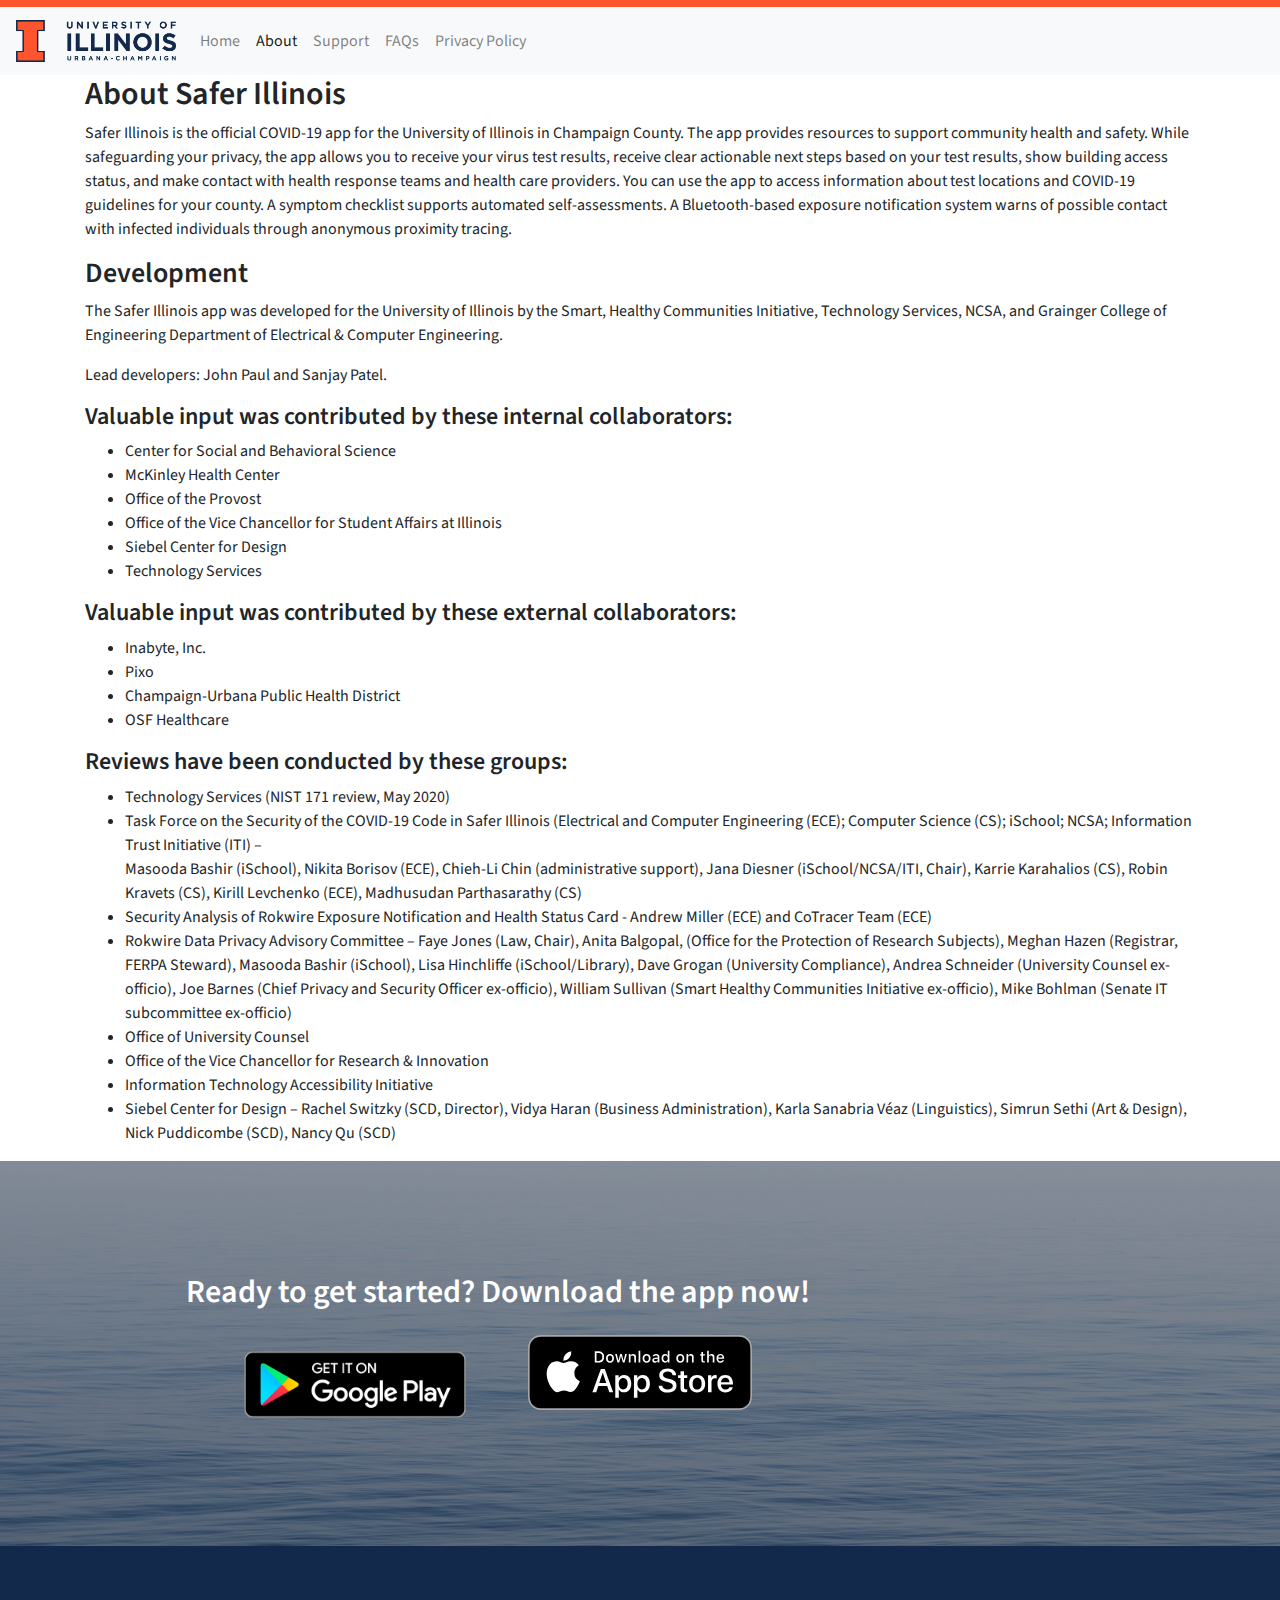
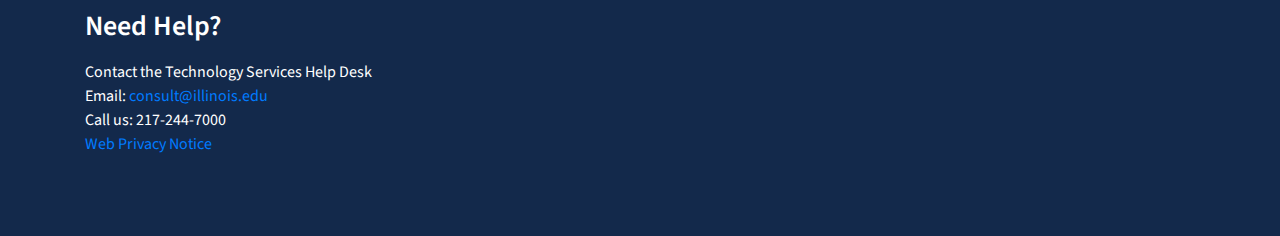
==== commit b7c4af0f: "changed menus to show User Guides page" ====
--- a/public/about.html
+++ b/public/about.html
@@ -36,7 +36,13 @@
 <nav class="navbar navbar-expand-sm navbar-light bg-light"> <a class="navbar-brand" href="https://illinois.edu"> <img src="img/illinois-wordmark.png" alt="University of Illinois wordmark" style="width: 160px;"> </a>
   <button class="navbar-toggler" type="button" data-toggle="collapse" data-target="#navbarNavAltMarkup" aria-controls="navbarNavAltMarkup" aria-expanded="false" aria-label="Toggle navigation"> </button>
   <div class="collapse navbar-collapse" id="navbarNavAltMarkup">
-    <div class="navbar-nav"> <a class="nav-item nav-link active" href="#">Home</a> <a class="nav-item nav-link" href="about.html">About<span class="sr-only">(current)</span></a> <a class="nav-item nav-link" onclick="gtag('event','support-nav')" target="_blank" href="https://answers.uillinois.edu/illinois/104642">Support</a> <a class="nav-item nav-link" target="_blank" href="SaferIllinoisUserGuide.pdf">User Guide</a> <a class="nav-item nav-link" href="privacy-faqs.html">FAQs<span class="sr-only">(current)</span></a> <a class="nav-item nav-link" target="_blank" onclick="gtag('event','privacy-policy')" href="https://www.uillinois.edu/about/policies/mobile/SaferIllinois">Privacy Policy</a> </div>
+    <div class="navbar-nav"> 
+      <a class="nav-item nav-link" href="index.html">Home</a> 
+      <a class="nav-item nav-link active" href="about.html">About<span class="sr-only">(current)</span></a> 
+      <a class="nav-item nav-link" onclick="gtag('event','support-nav')" target="_blank" href="https://answers.uillinois.edu/illinois/104642">Support</a> 
+      <!-- <a class="nav-item nav-link" target="_blank" href="SaferIllinoisUserGuide.pdf">User Guide</a> -->
+      <a class="nav-item nav-link" href="privacy-faqs.html">FAQs<span class="sr-only"></span></a> 
+      <a class="nav-item nav-link" target="_blank" onclick="gtag('event','privacy-policy')" href="https://www.uillinois.edu/about/policies/mobile/SaferIllinois">Privacy Policy</a> </div>
   </div>
 </nav>
 
